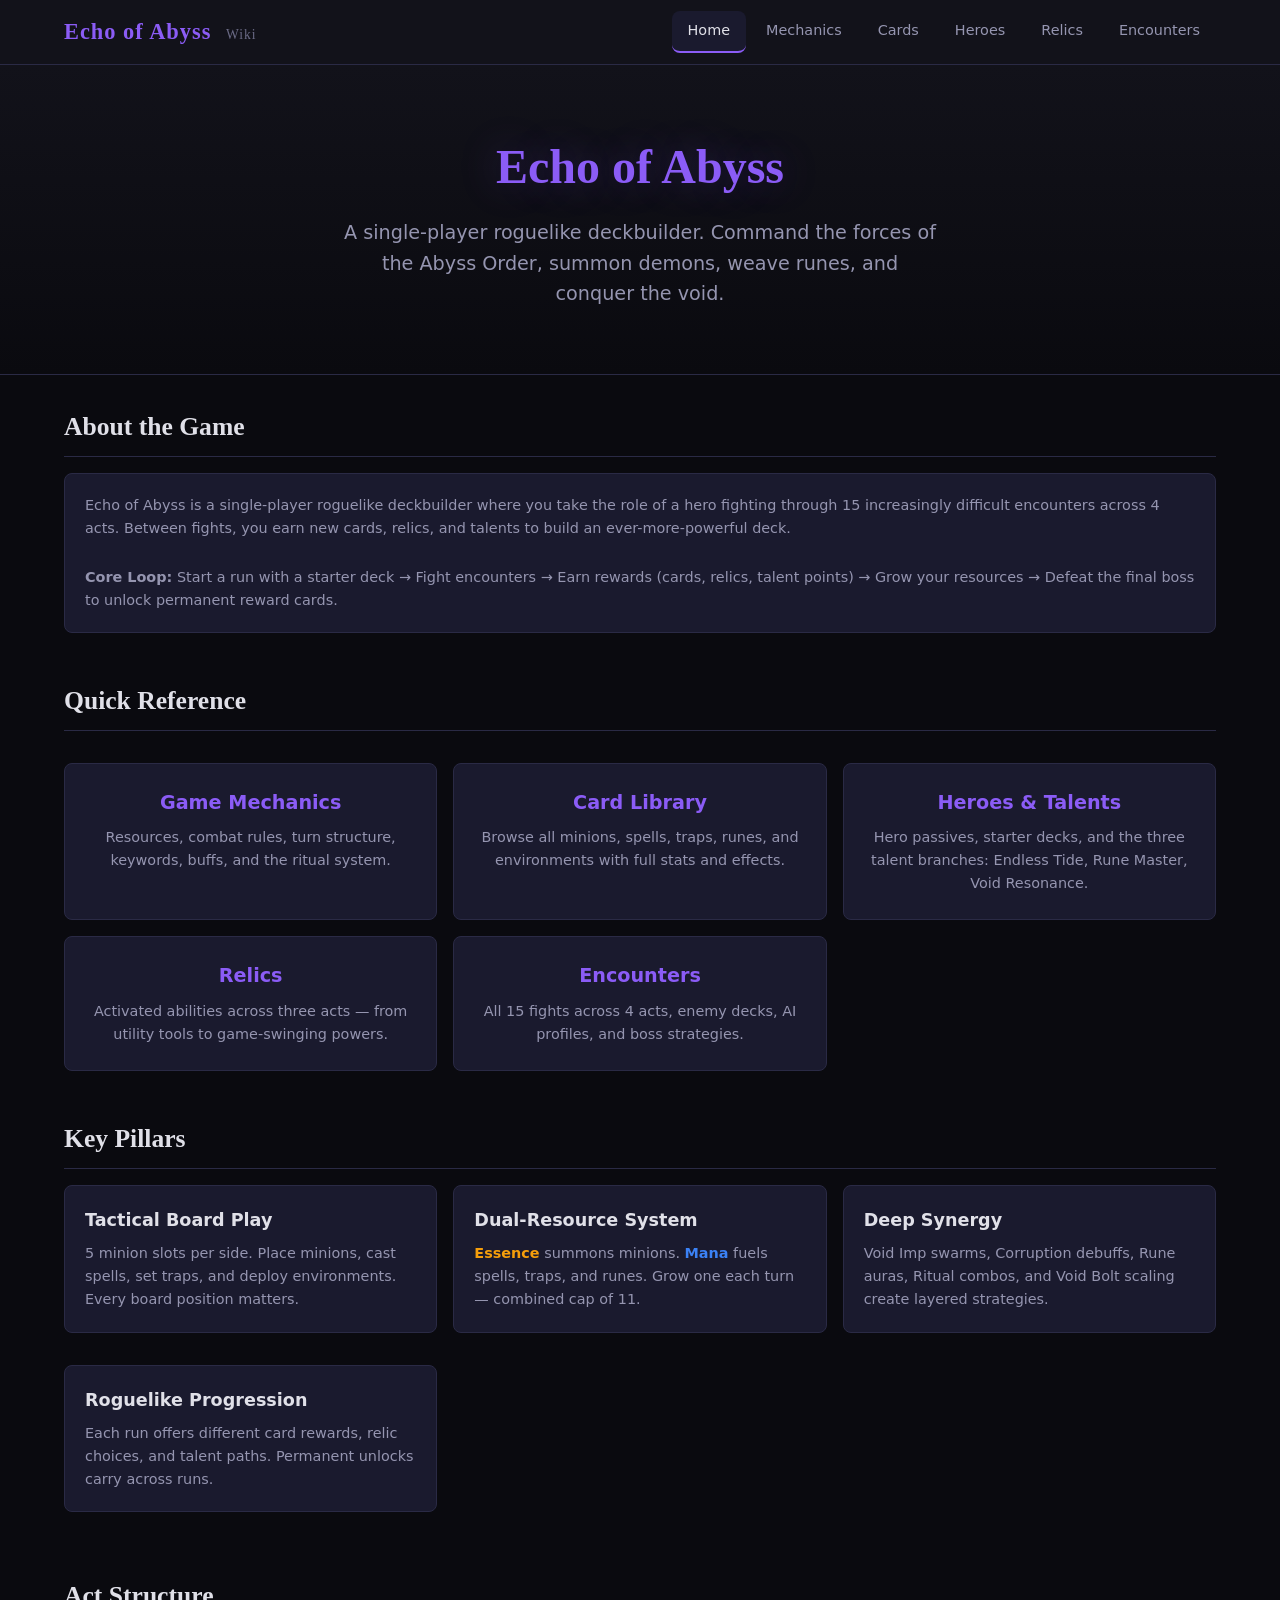
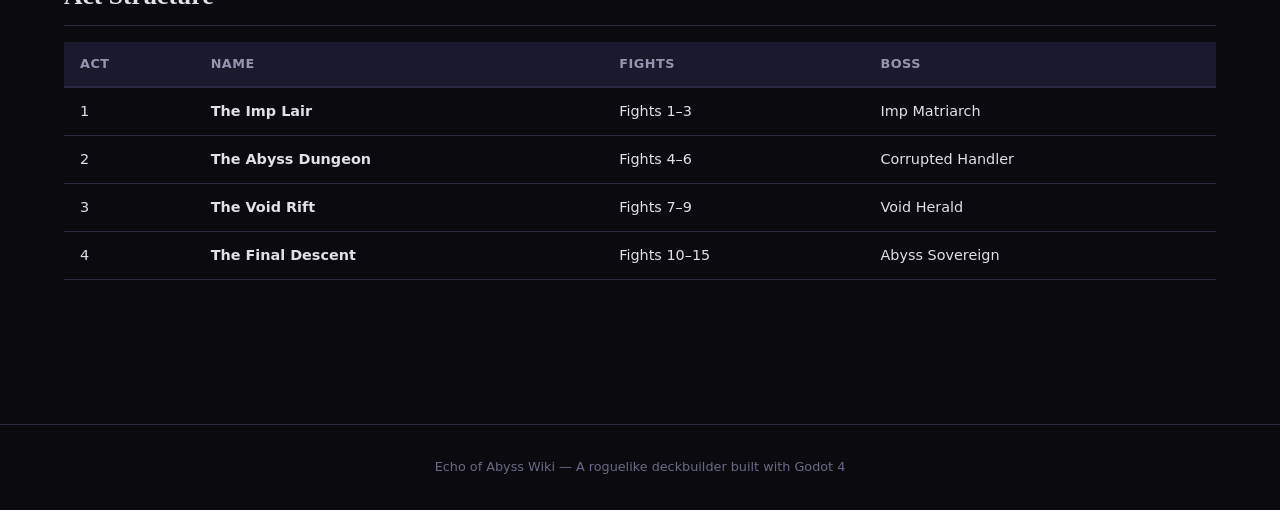
==== index.html @ 47c01f40 "Initial wiki site — all pages for Echo of Abyss - index.html: home page with game overview and navig" ====
<!DOCTYPE html>
<html lang="en">
<head>
  <meta charset="UTF-8">
  <meta name="viewport" content="width=device-width, initial-scale=1.0">
  <title>Echo of Abyss Wiki</title>
  <link rel="stylesheet" href="style.css">
</head>
<body>

<header class="site-header">
  <div class="header-inner">
    <a href="index.html" class="site-logo">Echo of Abyss <span>Wiki</span></a>
    <button class="nav-toggle" onclick="document.querySelector('nav').classList.toggle('open')">&#9776;</button>
    <nav>
      <a href="index.html" class="active">Home</a>
      <a href="mechanics.html">Mechanics</a>
      <a href="cards.html">Cards</a>
      <a href="heroes.html">Heroes</a>
      <a href="relics.html">Relics</a>
      <a href="encounters.html">Encounters</a>
    </nav>
  </div>
</header>

<div class="hero-banner">
  <h1>Echo of Abyss</h1>
  <p class="subtitle">A single-player roguelike deckbuilder. Command the forces of the Abyss Order, summon demons, weave runes, and conquer the void.</p>
</div>

<div class="container">

  <div class="section">
    <h2 class="section-title">About the Game</h2>
    <div class="info-box">
      <p>Echo of Abyss is a single-player roguelike deckbuilder where you take the role of a hero fighting through 15 increasingly difficult encounters across 4 acts. Between fights, you earn new cards, relics, and talents to build an ever-more-powerful deck.</p>
      <br>
      <p><strong>Core Loop:</strong> Start a run with a starter deck &rarr; Fight encounters &rarr; Earn rewards (cards, relics, talent points) &rarr; Grow your resources &rarr; Defeat the final boss to unlock permanent reward cards.</p>
    </div>
  </div>

  <div class="section">
    <h2 class="section-title">Quick Reference</h2>
    <div class="home-grid">
      <a href="mechanics.html" class="home-link">
        <h3>Game Mechanics</h3>
        <p>Resources, combat rules, turn structure, keywords, buffs, and the ritual system.</p>
      </a>
      <a href="cards.html" class="home-link">
        <h3>Card Library</h3>
        <p>Browse all minions, spells, traps, runes, and environments with full stats and effects.</p>
      </a>
      <a href="heroes.html" class="home-link">
        <h3>Heroes &amp; Talents</h3>
        <p>Hero passives, starter decks, and the three talent branches: Endless Tide, Rune Master, Void Resonance.</p>
      </a>
      <a href="relics.html" class="home-link">
        <h3>Relics</h3>
        <p>Activated abilities across three acts &mdash; from utility tools to game-swinging powers.</p>
      </a>
      <a href="encounters.html" class="home-link">
        <h3>Encounters</h3>
        <p>All 15 fights across 4 acts, enemy decks, AI profiles, and boss strategies.</p>
      </a>
    </div>
  </div>

  <div class="section">
    <h2 class="section-title">Key Pillars</h2>
    <div class="card-grid">
      <div class="info-box">
        <h3>Tactical Board Play</h3>
        <p>5 minion slots per side. Place minions, cast spells, set traps, and deploy environments. Every board position matters.</p>
      </div>
      <div class="info-box">
        <h3>Dual-Resource System</h3>
        <p><strong style="color:var(--accent-essence)">Essence</strong> summons minions. <strong style="color:var(--accent-mana)">Mana</strong> fuels spells, traps, and runes. Grow one each turn &mdash; combined cap of 11.</p>
      </div>
      <div class="info-box">
        <h3>Deep Synergy</h3>
        <p>Void Imp swarms, Corruption debuffs, Rune auras, Ritual combos, and Void Bolt scaling create layered strategies.</p>
      </div>
      <div class="info-box">
        <h3>Roguelike Progression</h3>
        <p>Each run offers different card rewards, relic choices, and talent paths. Permanent unlocks carry across runs.</p>
      </div>
    </div>
  </div>

  <div class="section">
    <h2 class="section-title">Act Structure</h2>
    <table class="data-table">
      <thead>
        <tr><th>Act</th><th>Name</th><th>Fights</th><th>Boss</th></tr>
      </thead>
      <tbody>
        <tr><td>1</td><td class="col-name">The Imp Lair</td><td>Fights 1&ndash;3</td><td>Imp Matriarch</td></tr>
        <tr><td>2</td><td class="col-name">The Abyss Dungeon</td><td>Fights 4&ndash;6</td><td>Corrupted Handler</td></tr>
        <tr><td>3</td><td class="col-name">The Void Rift</td><td>Fights 7&ndash;9</td><td>Void Herald</td></tr>
        <tr><td>4</td><td class="col-name">The Final Descent</td><td>Fights 10&ndash;15</td><td>Abyss Sovereign</td></tr>
      </tbody>
    </table>
  </div>

</div>

<footer class="site-footer">
  Echo of Abyss Wiki &mdash; A roguelike deckbuilder built with Godot 4
</footer>

</body>
</html>
---- style.css ----
/* ============================================
   Echo of Abyss Wiki — Dark Theme
   ============================================ */

:root {
  --bg-primary: #0a0a0f;
  --bg-secondary: #12121a;
  --bg-card: #1a1a2e;
  --bg-hover: #222240;
  --border: #2a2a45;
  --text-primary: #e0e0e8;
  --text-secondary: #9595b0;
  --text-muted: #6a6a85;
  --accent-void: #8b5cf6;
  --accent-void-dim: #6d3fd4;
  --accent-blood: #dc2626;
  --accent-gold: #f59e0b;
  --accent-blue: #3b82f6;
  --accent-green: #10b981;
  --accent-essence: #f59e0b;
  --accent-mana: #3b82f6;
  --accent-corruption: #a855f7;
  --font-body: 'Segoe UI', system-ui, -apple-system, sans-serif;
  --font-heading: 'Georgia', 'Times New Roman', serif;
  --max-width: 1200px;
  --radius: 8px;
}

* { margin: 0; padding: 0; box-sizing: border-box; }

body {
  background: var(--bg-primary);
  color: var(--text-primary);
  font-family: var(--font-body);
  font-size: 16px;
  line-height: 1.6;
  min-height: 100vh;
}

a { color: var(--accent-void); text-decoration: none; transition: color 0.2s; }
a:hover { color: #a78bfa; }

/* ---------- Header / Nav ---------- */
.site-header {
  background: var(--bg-secondary);
  border-bottom: 1px solid var(--border);
  position: sticky;
  top: 0;
  z-index: 100;
}
.header-inner {
  max-width: var(--max-width);
  margin: 0 auto;
  padding: 0 24px;
  display: flex;
  align-items: center;
  justify-content: space-between;
  height: 64px;
}
.site-logo {
  font-family: var(--font-heading);
  font-size: 1.4rem;
  color: var(--accent-void);
  font-weight: bold;
  letter-spacing: 1px;
}
.site-logo span { color: var(--text-muted); font-weight: normal; font-size: 0.85rem; margin-left: 8px; }
nav { display: flex; gap: 4px; }
nav a {
  padding: 8px 16px;
  border-radius: var(--radius);
  color: var(--text-secondary);
  font-size: 0.9rem;
  transition: all 0.2s;
}
nav a:hover, nav a.active {
  background: var(--bg-card);
  color: var(--text-primary);
}
nav a.active { border-bottom: 2px solid var(--accent-void); }

/* Mobile nav */
.nav-toggle { display: none; background: none; border: none; color: var(--text-primary); font-size: 1.5rem; cursor: pointer; }

@media (max-width: 768px) {
  .nav-toggle { display: block; }
  nav {
    display: none;
    position: absolute;
    top: 64px;
    left: 0;
    right: 0;
    background: var(--bg-secondary);
    border-bottom: 1px solid var(--border);
    flex-direction: column;
    padding: 8px;
  }
  nav.open { display: flex; }
  nav a { padding: 12px 16px; }
}

/* ---------- Layout ---------- */
.container {
  max-width: var(--max-width);
  margin: 0 auto;
  padding: 32px 24px;
}

/* ---------- Hero Banner ---------- */
.hero-banner {
  text-align: center;
  padding: 64px 24px;
  background: linear-gradient(180deg, var(--bg-secondary) 0%, var(--bg-primary) 100%);
  border-bottom: 1px solid var(--border);
}
.hero-banner h1 {
  font-family: var(--font-heading);
  font-size: 3rem;
  color: var(--accent-void);
  margin-bottom: 12px;
  text-shadow: 0 0 40px rgba(139, 92, 246, 0.3);
}
.hero-banner .subtitle {
  font-size: 1.2rem;
  color: var(--text-secondary);
  max-width: 600px;
  margin: 0 auto;
}

/* ---------- Page Title ---------- */
.page-title {
  font-family: var(--font-heading);
  font-size: 2.2rem;
  color: var(--accent-void);
  margin-bottom: 8px;
  padding-bottom: 12px;
  border-bottom: 1px solid var(--border);
}
.page-subtitle {
  color: var(--text-secondary);
  margin-bottom: 32px;
}

/* ---------- Section ---------- */
.section { margin-bottom: 48px; }
.section-title {
  font-family: var(--font-heading);
  font-size: 1.6rem;
  color: var(--text-primary);
  margin-bottom: 16px;
  padding-bottom: 8px;
  border-bottom: 1px solid var(--border);
}
.section-subtitle {
  font-size: 1.2rem;
  color: var(--accent-void-dim);
  margin-bottom: 12px;
  margin-top: 24px;
}

/* ---------- Card Grid ---------- */
.card-grid {
  display: grid;
  grid-template-columns: repeat(auto-fill, minmax(320px, 1fr));
  gap: 16px;
}

/* ---------- Card Component ---------- */
.card {
  background: var(--bg-card);
  border: 1px solid var(--border);
  border-radius: var(--radius);
  padding: 20px;
  transition: all 0.2s;
}
.card:hover {
  border-color: var(--accent-void-dim);
  background: var(--bg-hover);
  transform: translateY(-1px);
}
.card-header {
  display: flex;
  justify-content: space-between;
  align-items: flex-start;
  margin-bottom: 8px;
}
.card-name {
  font-size: 1.1rem;
  font-weight: 600;
  color: var(--text-primary);
}
.card-name.champion { color: var(--accent-gold); }
.card-name.legendary { color: var(--accent-gold); }
.card-cost {
  font-size: 0.85rem;
  font-weight: 600;
  padding: 2px 10px;
  border-radius: 12px;
  white-space: nowrap;
}
.cost-essence { background: rgba(245, 158, 11, 0.15); color: var(--accent-essence); border: 1px solid rgba(245, 158, 11, 0.3); }
.cost-mana { background: rgba(59, 130, 246, 0.15); color: var(--accent-mana); border: 1px solid rgba(59, 130, 246, 0.3); }
.cost-dual { background: rgba(139, 92, 246, 0.15); color: var(--accent-void); border: 1px solid rgba(139, 92, 246, 0.3); }

.card-stats {
  display: flex;
  gap: 12px;
  margin-bottom: 8px;
  font-size: 0.9rem;
}
.stat { display: flex; align-items: center; gap: 4px; }
.stat-atk { color: #ef4444; }
.stat-hp { color: #22c55e; }
.stat-shield { color: #60a5fa; }

.card-type {
  font-size: 0.8rem;
  color: var(--text-muted);
  margin-bottom: 8px;
}

.card-keywords {
  display: flex;
  flex-wrap: wrap;
  gap: 4px;
  margin-bottom: 8px;
}
.keyword-tag {
  font-size: 0.75rem;
  padding: 2px 8px;
  border-radius: 4px;
  font-weight: 600;
  text-transform: uppercase;
  letter-spacing: 0.5px;
}
.kw-guard { background: rgba(59, 130, 246, 0.2); color: #60a5fa; }
.kw-swift { background: rgba(245, 158, 11, 0.2); color: #fbbf24; }
.kw-lifedrain { background: rgba(220, 38, 38, 0.2); color: #f87171; }
.kw-champion { background: rgba(245, 158, 11, 0.2); color: #f59e0b; }
.kw-deathless { background: rgba(168, 85, 247, 0.2); color: #c084fc; }
.kw-shield { background: rgba(96, 165, 250, 0.2); color: #93c5fd; }
.kw-rune { background: rgba(139, 92, 246, 0.2); color: #a78bfa; }
.kw-corruption { background: rgba(168, 85, 247, 0.2); color: #c084fc; }

.card-desc {
  font-size: 0.9rem;
  color: var(--text-secondary);
  line-height: 1.5;
}

/* ---------- Tables ---------- */
.data-table {
  width: 100%;
  border-collapse: collapse;
  margin-bottom: 24px;
  font-size: 0.9rem;
}
.data-table th {
  text-align: left;
  padding: 12px 16px;
  background: var(--bg-card);
  color: var(--text-secondary);
  font-weight: 600;
  border-bottom: 2px solid var(--border);
  font-size: 0.8rem;
  text-transform: uppercase;
  letter-spacing: 0.5px;
}
.data-table td {
  padding: 12px 16px;
  border-bottom: 1px solid var(--border);
  vertical-align: top;
}
.data-table tr:hover td { background: var(--bg-card); }
.data-table .col-name { font-weight: 600; color: var(--text-primary); min-width: 150px; }

/* ---------- Info Boxes ---------- */
.info-box {
  background: var(--bg-card);
  border: 1px solid var(--border);
  border-radius: var(--radius);
  padding: 20px;
  margin-bottom: 16px;
}
.info-box h3 {
  font-size: 1.1rem;
  color: var(--text-primary);
  margin-bottom: 8px;
}
.info-box p, .info-box li {
  color: var(--text-secondary);
  font-size: 0.9rem;
}
.info-box ul { padding-left: 20px; }
.info-box li { margin-bottom: 4px; }

/* ---------- Tags / Badges ---------- */
.badge {
  display: inline-block;
  font-size: 0.75rem;
  padding: 2px 8px;
  border-radius: 4px;
  font-weight: 600;
}
.badge-minion { background: rgba(34, 197, 94, 0.15); color: #4ade80; }
.badge-spell { background: rgba(59, 130, 246, 0.15); color: #60a5fa; }
.badge-trap { background: rgba(245, 158, 11, 0.15); color: #fbbf24; }
.badge-rune { background: rgba(139, 92, 246, 0.15); color: #a78bfa; }
.badge-environment { background: rgba(16, 185, 129, 0.15); color: #34d399; }
.badge-token { background: rgba(107, 114, 128, 0.15); color: #9ca3af; }
.badge-act1 { background: rgba(34, 197, 94, 0.15); color: #4ade80; }
.badge-act2 { background: rgba(59, 130, 246, 0.15); color: #60a5fa; }
.badge-act3 { background: rgba(168, 85, 247, 0.15); color: #c084fc; }
.badge-boss { background: rgba(220, 38, 38, 0.2); color: #f87171; font-weight: 700; }

/* ---------- Encounter ---------- */
.encounter-card {
  background: var(--bg-card);
  border: 1px solid var(--border);
  border-radius: var(--radius);
  padding: 24px;
  margin-bottom: 16px;
}
.encounter-card.boss { border-color: var(--accent-blood); border-width: 2px; }
.encounter-header {
  display: flex;
  justify-content: space-between;
  align-items: flex-start;
  margin-bottom: 12px;
}
.encounter-name { font-size: 1.3rem; font-weight: 700; }
.encounter-hp { color: #22c55e; font-weight: 600; }
.encounter-story {
  font-style: italic;
  color: var(--text-muted);
  margin-bottom: 16px;
  border-left: 3px solid var(--accent-void-dim);
  padding-left: 16px;
}

/* ---------- Talent Tree ---------- */
.talent-branch {
  background: var(--bg-card);
  border: 1px solid var(--border);
  border-radius: var(--radius);
  padding: 24px;
  margin-bottom: 24px;
}
.talent-branch-name {
  font-family: var(--font-heading);
  font-size: 1.3rem;
  color: var(--accent-void);
  margin-bottom: 4px;
}
.talent-branch-desc {
  color: var(--text-muted);
  font-size: 0.9rem;
  margin-bottom: 16px;
}
.talent-node {
  background: var(--bg-primary);
  border: 1px solid var(--border);
  border-radius: var(--radius);
  padding: 16px;
  margin-bottom: 8px;
  position: relative;
  padding-left: 52px;
}
.talent-node::before {
  content: attr(data-tier);
  position: absolute;
  left: 16px;
  top: 16px;
  width: 24px;
  height: 24px;
  display: flex;
  align-items: center;
  justify-content: center;
  background: var(--accent-void-dim);
  color: white;
  border-radius: 50%;
  font-size: 0.75rem;
  font-weight: 700;
}
.talent-node.capstone { border-color: var(--accent-gold); }
.talent-node.capstone::before { background: var(--accent-gold); color: #000; }
.talent-name { font-weight: 600; color: var(--text-primary); }
.talent-desc { font-size: 0.9rem; color: var(--text-secondary); }

/* ---------- Relic List ---------- */
.relic-card {
  background: var(--bg-card);
  border: 1px solid var(--border);
  border-radius: var(--radius);
  padding: 20px;
  margin-bottom: 12px;
  display: flex;
  gap: 16px;
  align-items: flex-start;
}
.relic-info { flex: 1; }
.relic-name { font-weight: 600; font-size: 1.05rem; color: var(--text-primary); }
.relic-meta { font-size: 0.8rem; color: var(--text-muted); margin-bottom: 6px; }
.relic-desc { font-size: 0.9rem; color: var(--text-secondary); }

/* ---------- Filter Bar ---------- */
.filter-bar {
  display: flex;
  flex-wrap: wrap;
  gap: 8px;
  margin-bottom: 24px;
  padding: 16px;
  background: var(--bg-secondary);
  border-radius: var(--radius);
  border: 1px solid var(--border);
}
.filter-btn {
  padding: 6px 16px;
  border: 1px solid var(--border);
  border-radius: 20px;
  background: var(--bg-card);
  color: var(--text-secondary);
  font-size: 0.85rem;
  cursor: pointer;
  transition: all 0.2s;
}
.filter-btn:hover { border-color: var(--accent-void-dim); color: var(--text-primary); }
.filter-btn.active { background: var(--accent-void-dim); color: white; border-color: var(--accent-void); }

/* ---------- Search ---------- */
.search-box {
  width: 100%;
  padding: 12px 16px;
  background: var(--bg-card);
  border: 1px solid var(--border);
  border-radius: var(--radius);
  color: var(--text-primary);
  font-size: 1rem;
  margin-bottom: 16px;
  outline: none;
  transition: border-color 0.2s;
}
.search-box::placeholder { color: var(--text-muted); }
.search-box:focus { border-color: var(--accent-void); }

/* ---------- Homepage Grid ---------- */
.home-grid {
  display: grid;
  grid-template-columns: repeat(auto-fill, minmax(280px, 1fr));
  gap: 16px;
  margin-top: 32px;
}
.home-link {
  background: var(--bg-card);
  border: 1px solid var(--border);
  border-radius: var(--radius);
  padding: 24px;
  text-align: center;
  transition: all 0.2s;
}
.home-link:hover {
  border-color: var(--accent-void);
  transform: translateY(-2px);
  box-shadow: 0 4px 24px rgba(139, 92, 246, 0.15);
}
.home-link h3 { font-size: 1.2rem; margin-bottom: 8px; color: var(--accent-void); }
.home-link p { font-size: 0.9rem; color: var(--text-secondary); }

/* ---------- Footer ---------- */
.site-footer {
  text-align: center;
  padding: 32px;
  color: var(--text-muted);
  font-size: 0.8rem;
  border-top: 1px solid var(--border);
  margin-top: 64px;
}

/* ---------- Scrollbar ---------- */
::-webkit-scrollbar { width: 8px; }
::-webkit-scrollbar-track { background: var(--bg-primary); }
::-webkit-scrollbar-thumb { background: var(--border); border-radius: 4px; }
::-webkit-scrollbar-thumb:hover { background: var(--accent-void-dim); }

/* ---------- Responsive ---------- */
@media (max-width: 768px) {
  .hero-banner h1 { font-size: 2rem; }
  .card-grid { grid-template-columns: 1fr; }
  .container { padding: 16px; }
  .data-table { font-size: 0.8rem; }
  .data-table th, .data-table td { padding: 8px; }
}
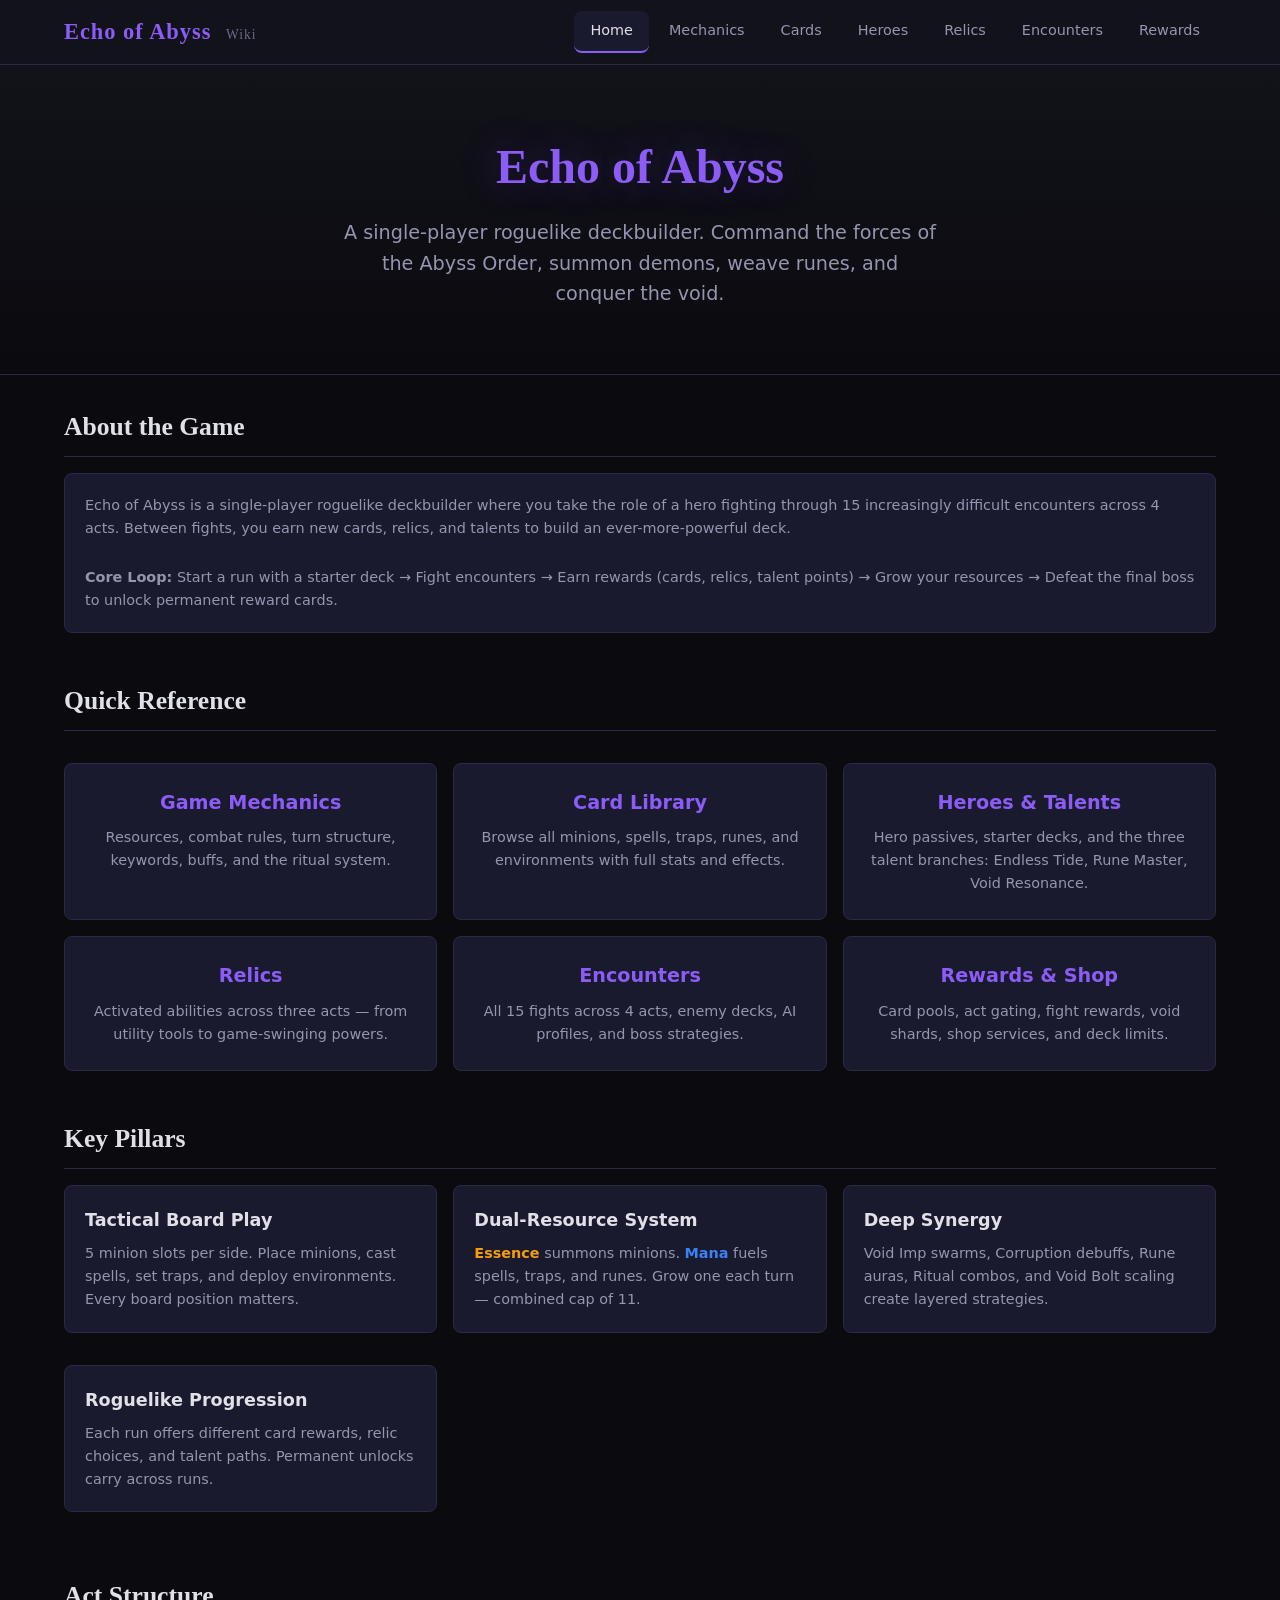
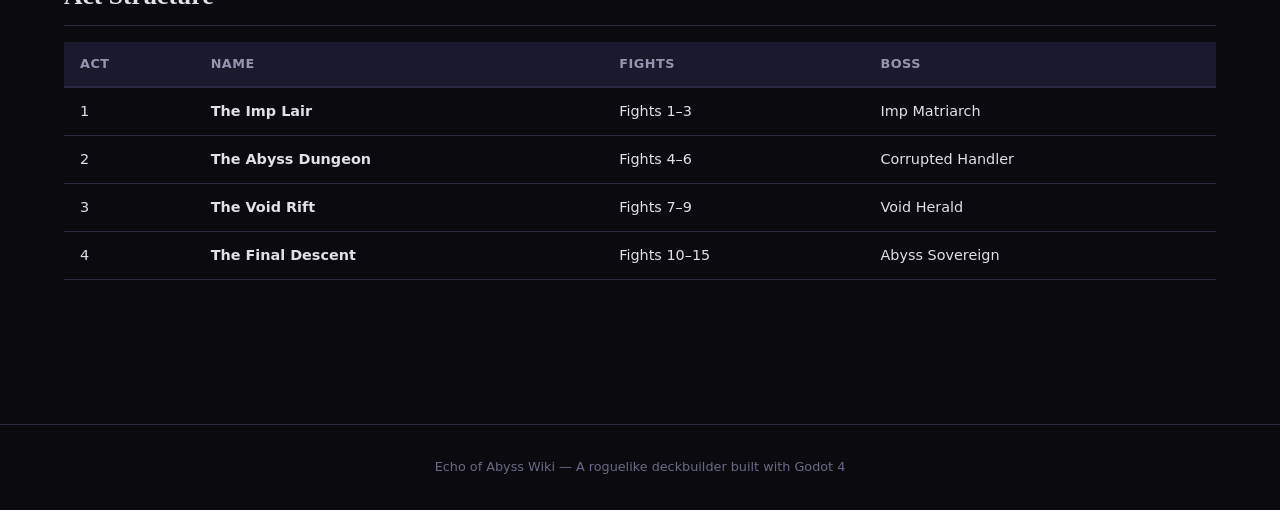
==== commit c1b44957: "Add Rewards & Shop page with card pools, act gating, void shards, shop services - Card pool system: " ====
--- a/index.html
+++ b/index.html
@@ -19,6 +19,7 @@
       <a href="heroes.html">Heroes</a>
       <a href="relics.html">Relics</a>
       <a href="encounters.html">Encounters</a>
+      <a href="rewards.html">Rewards</a>
     </nav>
   </div>
 </header>
@@ -61,6 +62,10 @@
       <a href="encounters.html" class="home-link">
         <h3>Encounters</h3>
         <p>All 15 fights across 4 acts, enemy decks, AI profiles, and boss strategies.</p>
+      </a>
+      <a href="rewards.html" class="home-link">
+        <h3>Rewards &amp; Shop</h3>
+        <p>Card pools, act gating, fight rewards, void shards, shop services, and deck limits.</p>
       </a>
     </div>
   </div>
--- a/style.css
+++ b/style.css
@@ -172,6 +172,22 @@
   border-radius: var(--radius);
   padding: 20px;
   transition: all 0.2s;
+  display: flex;
+  flex-direction: column;
+}
+.card-art {
+  width: 100%;
+  aspect-ratio: 1 / 1;
+  border-radius: 6px;
+  overflow: hidden;
+  margin-bottom: 12px;
+  background: var(--bg-primary);
+}
+.card-art img {
+  width: 100%;
+  height: 100%;
+  object-fit: cover;
+  display: block;
 }
 .card:hover {
   border-color: var(--accent-void-dim);
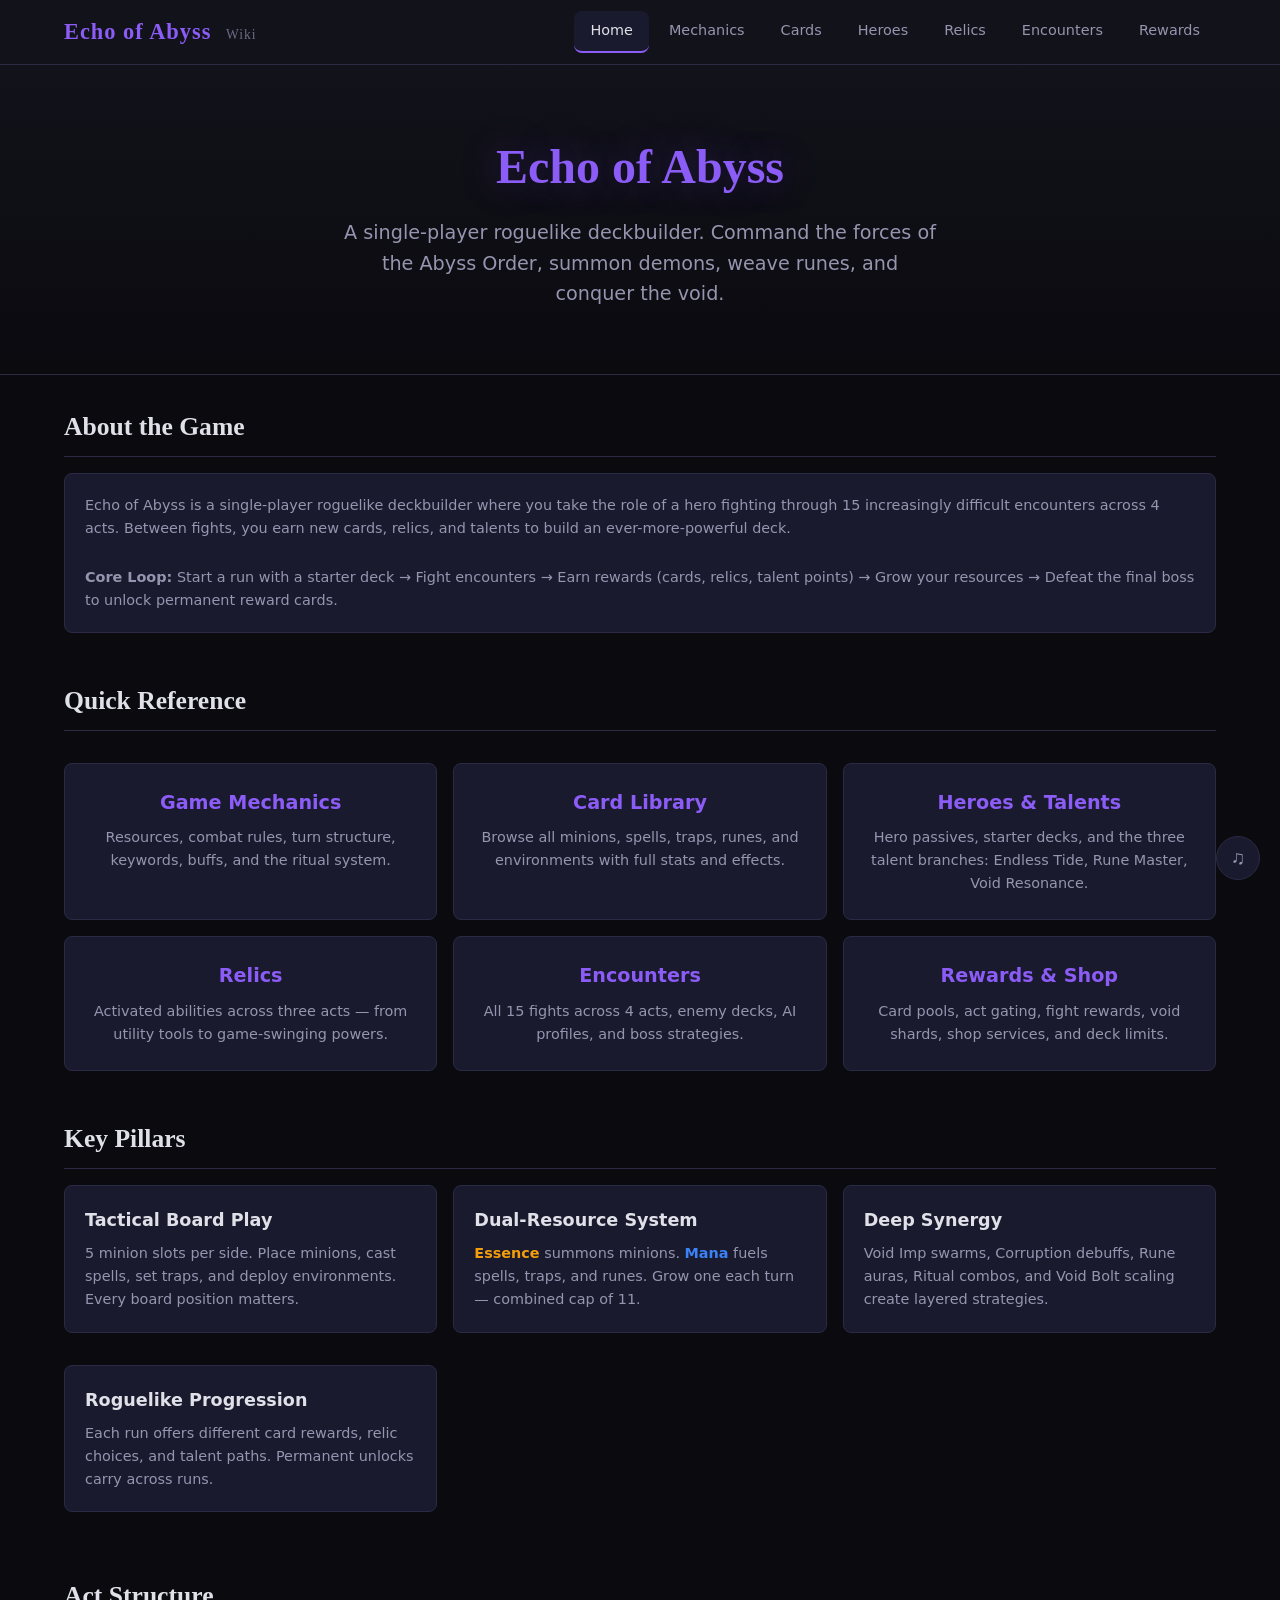
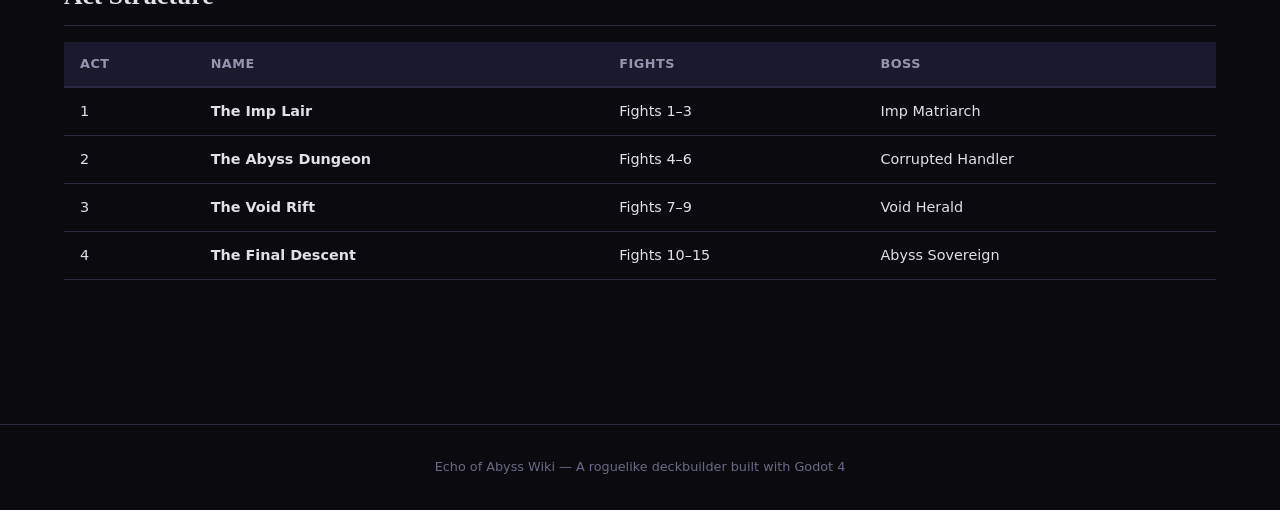
==== commit 6cfbfcc4: "Add background music to all wiki pages Uses main_screen.mp3 from the game OST, looped at 30% volume " ====
--- a/index.html
+++ b/index.html
@@ -113,5 +113,20 @@
   Echo of Abyss Wiki &mdash; A roguelike deckbuilder built with Godot 4
 </footer>
 
+<audio id="bg-music" src="assets/audio/main_screen.mp3" loop></audio>
+<button class="music-toggle" id="music-toggle" title="Toggle music">&#9835;</button>
+<script>
+(function(){
+  var a=document.getElementById('bg-music'),b=document.getElementById('music-toggle');
+  var muted=localStorage.getItem('eoa-wiki-muted')==='true';
+  a.volume=0.3;
+  function upd(){b.textContent=muted?'\u266C\u2009\u2715':'\u266B';b.title=muted?'Play music':'Mute music';}
+  upd();
+  if(!muted){a.play().catch(function(){
+    document.addEventListener('click',function f(){a.play();document.removeEventListener('click',f);},{once:true});
+  });}
+  b.addEventListener('click',function(){muted=!muted;localStorage.setItem('eoa-wiki-muted',muted);if(muted)a.pause();else a.play();upd();});
+})();
+</script>
 </body>
 </html>
--- a/style.css
+++ b/style.css
@@ -414,10 +414,53 @@
   gap: 16px;
   align-items: flex-start;
 }
+.relic-icon {
+  width: 80px;
+  height: 80px;
+  border-radius: 6px;
+  overflow: hidden;
+  flex-shrink: 0;
+  background: var(--bg-primary);
+}
+.relic-icon img {
+  width: 100%;
+  height: 100%;
+  object-fit: cover;
+  display: block;
+}
 .relic-info { flex: 1; }
 .relic-name { font-weight: 600; font-size: 1.05rem; color: var(--text-primary); }
 .relic-meta { font-size: 0.8rem; color: var(--text-muted); margin-bottom: 6px; }
 .relic-desc { font-size: 0.9rem; color: var(--text-secondary); }
+
+/* ---------- Enemy Portrait ---------- */
+.encounter-portrait {
+  width: 100px;
+  height: 100px;
+  border-radius: 50%;
+  overflow: hidden;
+  flex-shrink: 0;
+  border: 2px solid var(--border);
+}
+.encounter-card.boss .encounter-portrait { border-color: var(--accent-blood); }
+.encounter-portrait img {
+  width: 100%;
+  height: 100%;
+  object-fit: cover;
+  display: block;
+}
+
+/* ---------- Champion Section ---------- */
+.champion-box {
+  background: rgba(245, 158, 11, 0.05);
+  border: 1px solid rgba(245, 158, 11, 0.3);
+  border-radius: var(--radius);
+  padding: 16px;
+  margin-top: 12px;
+}
+.champion-box h4 { color: var(--accent-gold); margin-bottom: 8px; }
+.champion-stats { display: flex; gap: 12px; font-size: 0.9rem; margin-bottom: 6px; }
+.champion-desc { font-size: 0.9rem; color: var(--text-secondary); }
 
 /* ---------- Filter Bar ---------- */
 .filter-bar {
@@ -498,6 +541,31 @@
 ::-webkit-scrollbar-thumb { background: var(--border); border-radius: 4px; }
 ::-webkit-scrollbar-thumb:hover { background: var(--accent-void-dim); }
 
+/* ---------- Music Toggle ---------- */
+.music-toggle {
+  position: fixed;
+  bottom: 20px;
+  right: 20px;
+  width: 44px;
+  height: 44px;
+  border-radius: 50%;
+  border: 1px solid var(--border);
+  background: var(--bg-card);
+  color: var(--text-secondary);
+  font-size: 1.2rem;
+  cursor: pointer;
+  z-index: 1000;
+  display: flex;
+  align-items: center;
+  justify-content: center;
+  transition: all 0.2s;
+}
+.music-toggle:hover {
+  border-color: var(--accent-void);
+  color: var(--text-primary);
+  box-shadow: 0 2px 12px rgba(139, 92, 246, 0.2);
+}
+
 /* ---------- Responsive ---------- */
 @media (max-width: 768px) {
   .hero-banner h1 { font-size: 2rem; }
